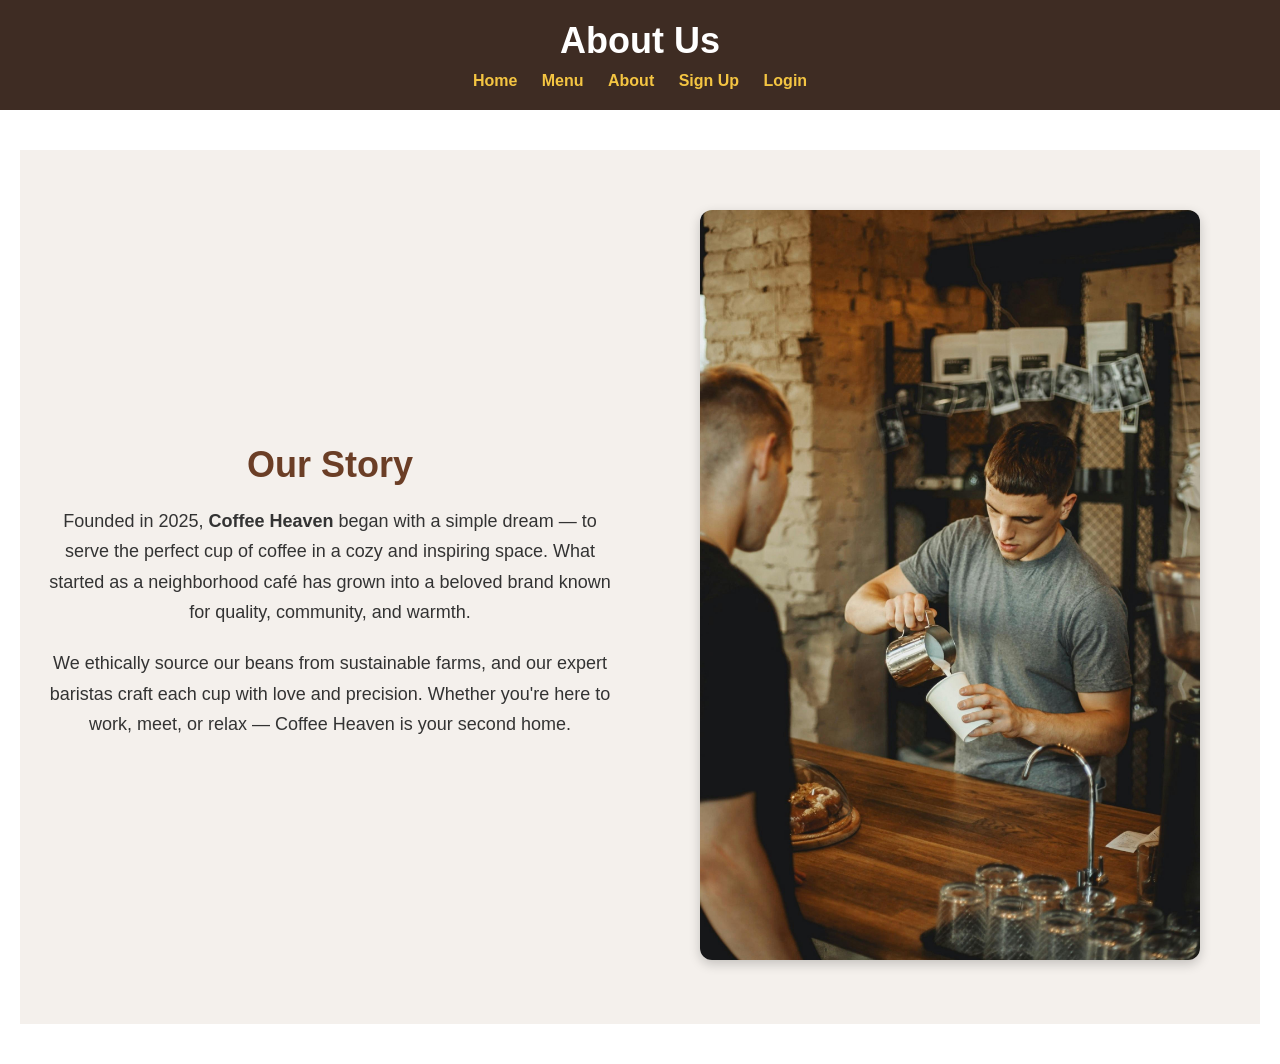
==== about.html @ c61b827e "Initial commit - Coffee Heaven" ====
<!DOCTYPE html>
<html lang="en">
<head>
  <meta charset="UTF-8">
  <title>About Coffee Heaven</title>
  <link rel="stylesheet" href="style.css">
  <style>
    .about-section {
      display: flex;
      flex-wrap: wrap;
      justify-content: center;
      align-items: center;
      padding: 60px 20px;
      gap: 40px;
      background-color: #f4f0ec;
    }

    .about-text {
      flex: 1 1 400px;
      max-width: 600px;
    }

    .about-text h2 {
      font-size: 36px;
      color: #6b3e26;
      margin-bottom: 20px;
    }

    .about-text p {
      font-size: 18px;
      line-height: 1.7;
      color: #333;
    }

    .about-img {
      flex: 1 1 400px;
      text-align: center;
    }

    .about-img img {
      width: 100%;
      max-width: 500px;
      border-radius: 12px;
      box-shadow: 0 4px 12px rgba(0,0,0,0.2);
    }

    header, footer {
      background-color: #3e2c23;
      color: white;
      text-align: center;
      padding: 20px 0;
    }

    nav a {
      margin: 0 10px;
      color: #f4c542;
      text-decoration: none;
    }

    nav a:hover {
      text-decoration: underline;
    }

    footer {
      margin-top: 40px;
    }
  </style>
</head>
<body>
  <header>
    <h1>About Us</h1>
    <nav class="text-center">
      <a href="index.html" class="text-warning mx-2">Home</a>
      <a href="menu.html" class="text-warning mx-2">Menu</a>
      <a href="about.html" class="text-warning mx-2">About</a>
       <a href="signup.php" class="text-warning mx-2">Sign Up</a>
      <a href="login.php" class="text-warning mx-2">Login</a>
    </nav>
  </header>

  <main>
    <section class="about-section">
      <div class="about-text">
        <h2>Our Story</h2>
        <p>
          Founded in 2025, <strong>Coffee Heaven</strong> began with a simple dream — to serve the perfect cup of coffee
          in a cozy and inspiring space. What started as a neighborhood café has grown into a beloved brand known
          for quality, community, and warmth.
        </p>
        <p>
          We ethically source our beans from sustainable farms, and our expert baristas craft each cup with love and precision.
          Whether you're here to work, meet, or relax — Coffee Heaven is your second home.
        </p>
      </div>

      <div class="about-img">
        <img src="images/about-coffee.jpg" alt="Our Coffee Shop">
      </div>
    </section>
  </main>

  
</body>
</html>
---- style.css ----
body {
  font-family: 'Segoe UI', sans-serif;
  background: url('images/coffee-bg.jpg') no-repeat center center fixed;
  background-size: cover;
  color: #fff;
  margin: 0;
  padding: 0;
  text-align: center;
}

header {
  background-color: rgba(0, 0, 0, 0.7);
  padding: 20px 0;
}

header h1 {
  margin: 0;
  font-size: 36px;
}

nav {
  margin-top: 10px;
}

nav a {
  color: #f4c542;
  text-decoration: none;
  margin: 0 15px;
  font-weight: bold;
}

nav a:hover {
  text-decoration: underline;
}


main {
  padding: 40px 20px;
}

h2 {
  font-size: 28px;
  margin-bottom: 20px;
}

section p {
  font-size: 18px;
  max-width: 700px;
  margin: 0 auto 20px;
}


form {
  background-color: rgba(0, 0, 0, 0.6);
  display: inline-block;
  padding: 20px 30px;
  border-radius: 12px;
  text-align: left;
  margin-top: 20px;
}

input, select, button {
  width: 100%;
  padding: 10px;
  margin-top: 10px;
  border-radius: 6px;
  border: none;
  font-size: 16px;
}

button {
  background-color: #f4c542;
  color: #000;
  cursor: pointer;
  font-weight: bold;
}

button:hover {
  background-color: #e0b93c;
}


.menu-grid {
  display: flex;
  justify-content: center;
  gap: 30px;
  flex-wrap: wrap;
  margin-top: 20px;
}

.menu-item {
  background-color: rgba(255, 255, 255, 0.1);
  border-radius: 10px;
  padding: 15px;
  width: 220px;
  color: #fff;
}

.menu-item img {
  width: 100%;
  border-radius: 10px;
}
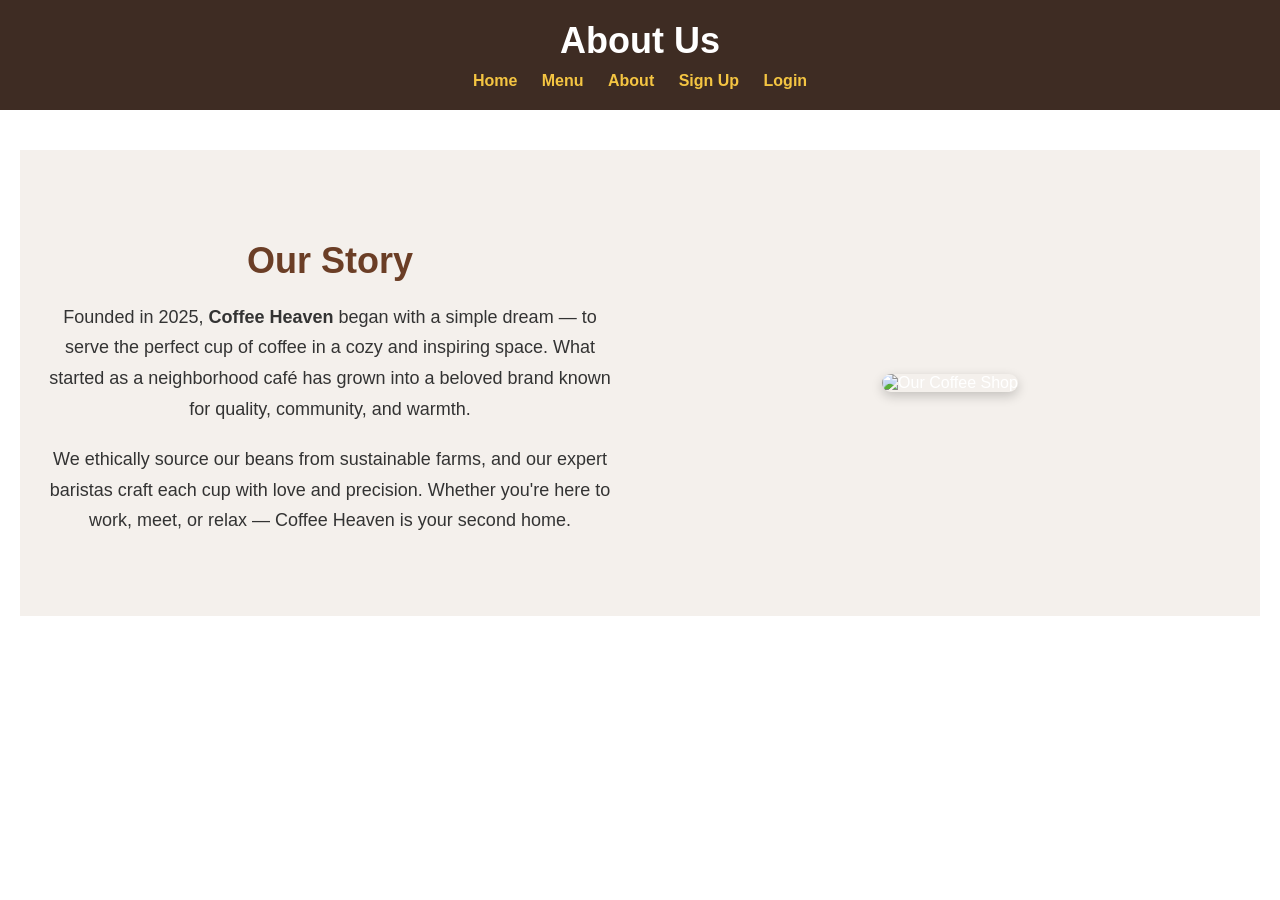
==== commit d322d754: "Update about.html" ====
--- a/about.html
+++ b/about.html
@@ -4,6 +4,7 @@
   <meta charset="UTF-8">
   <title>About Coffee Heaven</title>
   <link rel="stylesheet" href="style.css">
+
   <style>
     .about-section {
       display: flex;
@@ -66,39 +67,52 @@
     }
   </style>
 </head>
+
 <body>
+
   <header>
     <h1>About Us</h1>
+
     <nav class="text-center">
       <a href="index.html" class="text-warning mx-2">Home</a>
       <a href="menu.html" class="text-warning mx-2">Menu</a>
       <a href="about.html" class="text-warning mx-2">About</a>
-       <a href="signup.php" class="text-warning mx-2">Sign Up</a>
+      <a href="signup.php" class="text-warning mx-2">Sign Up</a>
       <a href="login.php" class="text-warning mx-2">Login</a>
     </nav>
   </header>
 
   <main>
+
     <section class="about-section">
+
       <div class="about-text">
+
         <h2>Our Story</h2>
+
         <p>
           Founded in 2025, <strong>Coffee Heaven</strong> began with a simple dream — to serve the perfect cup of coffee
           in a cozy and inspiring space. What started as a neighborhood café has grown into a beloved brand known
           for quality, community, and warmth.
         </p>
+
         <p>
           We ethically source our beans from sustainable farms, and our expert baristas craft each cup with love and precision.
           Whether you're here to work, meet, or relax — Coffee Heaven is your second home.
         </p>
+
       </div>
 
       <div class="about-img">
-        <img src="images/about-coffee.jpg" alt="Our Coffee Shop">
+
+        <img src="https://coffeeheaven.infinityfreeapp.com/about-coffee.jpg"
+             alt="Our Coffee Shop">
+
       </div>
+
     </section>
+
   </main>
 
-  
 </body>
 </html>
